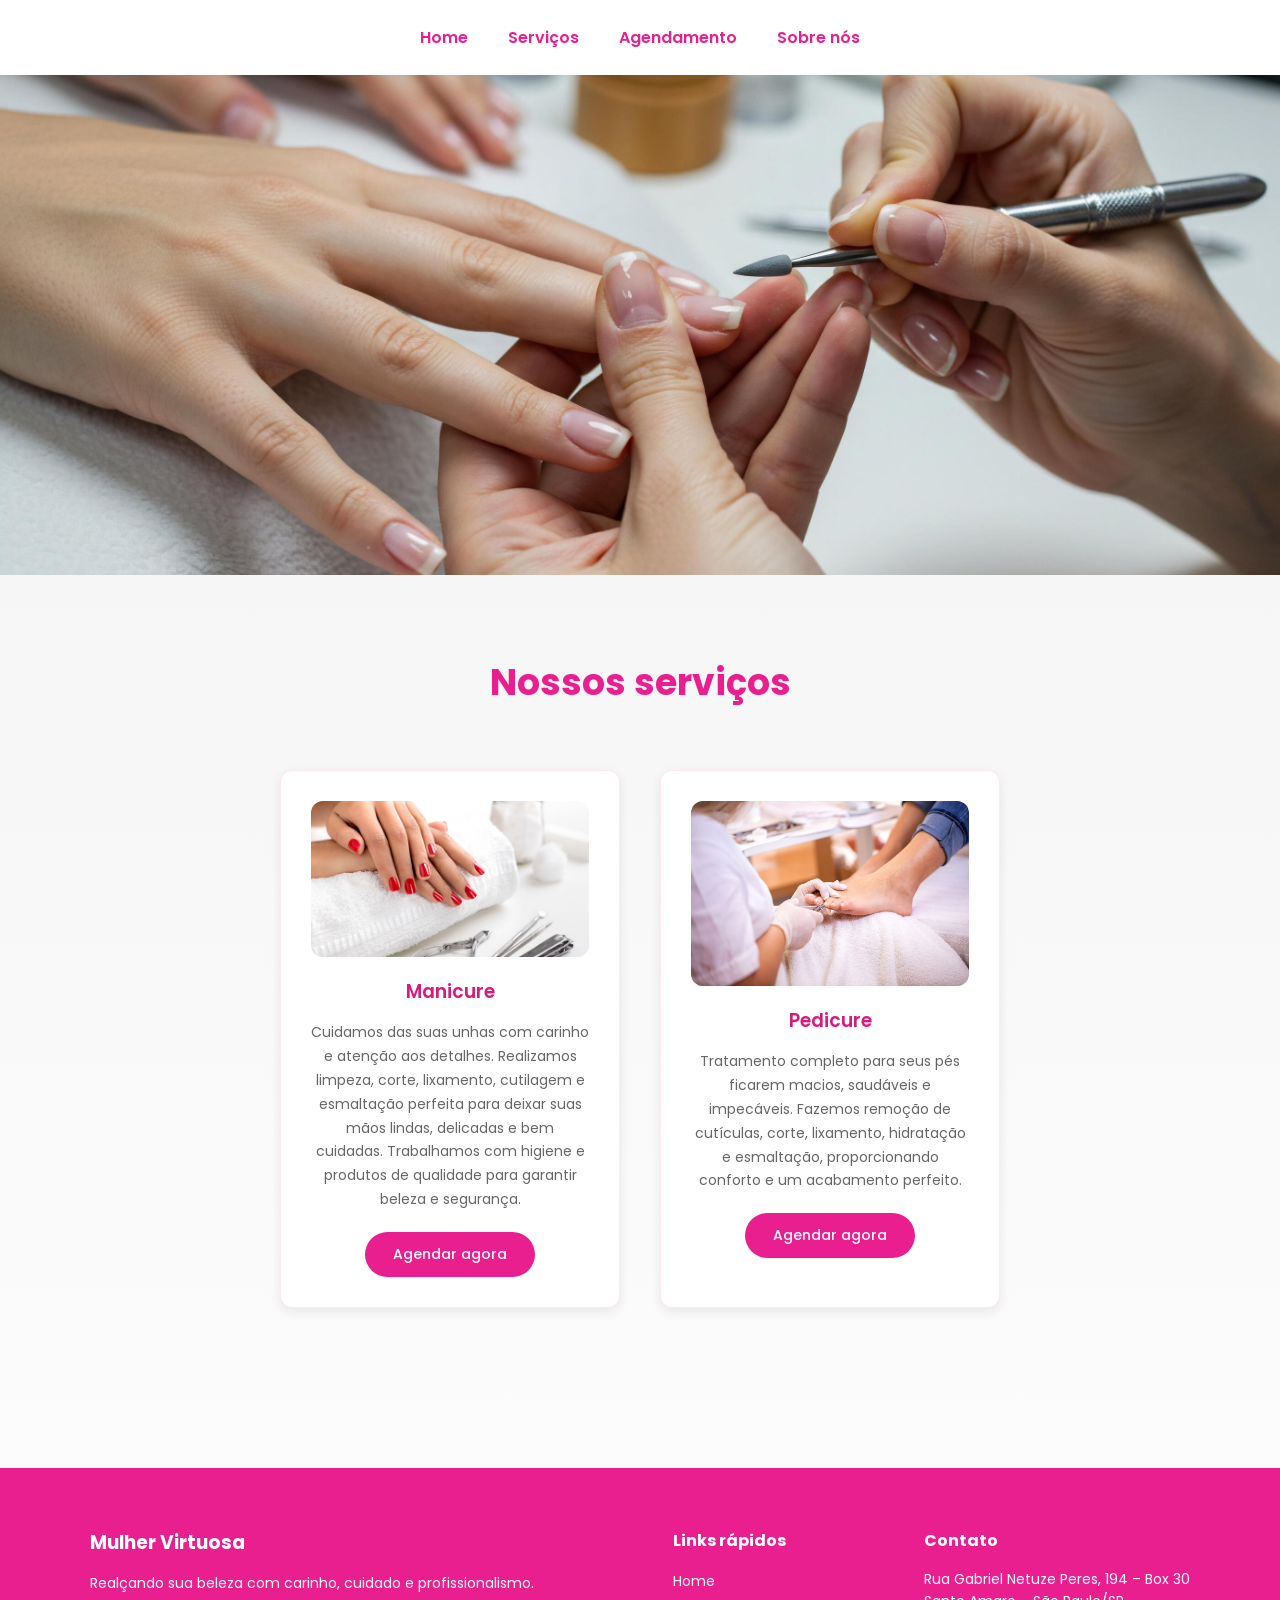
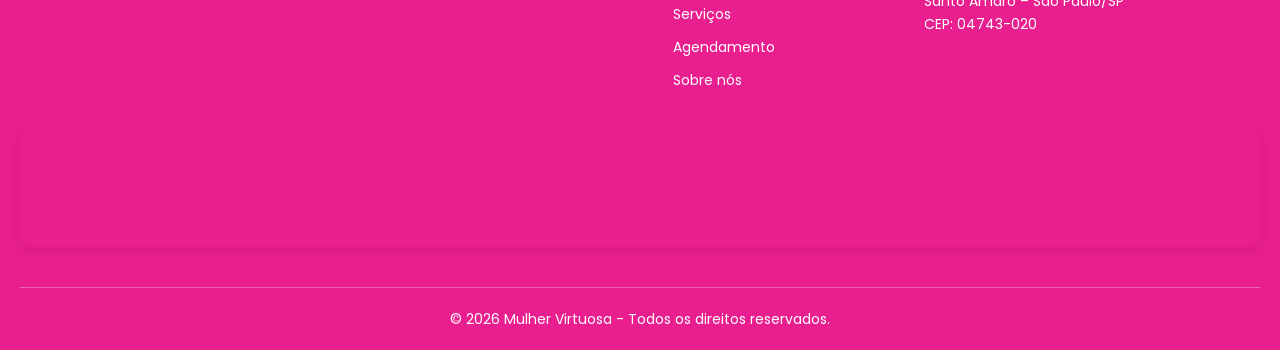
==== html/index.html @ 4e4fc5ba "first commit" ====
<!DOCTYPE html>
<html lang="pt-br">

<head>
    <meta charset="UTF-8">
    <meta name="viewport" content="width=device-width, initial-scale=1.0">
    <title>Mulher Virtuosa</title>
    <link rel="stylesheet" href="../style.css">
    <link href="https://fonts.googleapis.com/css2?family=Poppins:wght@300;400;600&display=swap" rel="stylesheet">
</head>

<body>
    <header>
        <nav>
            <ul>
                <li><a href="index.html">Home</a></li>
                <li><a href="servicos.html">Serviços</a></li>
                <li><a href="agendamento.html">Agendamento</a></li>
                <li><a href="sobre-nos.html">Sobre nós</a></li>
            </ul>
        </nav>
    </header>

    <main>
        <img src="../img/main-img.jpg" alt="Manicure fazendo arte">

        <section class="servicos">
            <h2>Nossos serviços</h2>

            <div class="servicos-container">

                <div class="card">
                    <img src="../img/service-mao.jpg" alt="Manicure">
                    <h3>Manicure</h3>
                    <p>Cuidamos das suas unhas com carinho e atenção aos detalhes. Realizamos limpeza, corte, lixamento,
                        cutilagem e esmaltação perfeita para deixar suas mãos lindas, delicadas e bem cuidadas.
                        Trabalhamos com higiene e produtos de qualidade para garantir beleza e segurança.</p>
                    <a href="agendamento.html" class="btn-agendar">Agendar agora</a>
                </div>

                <div class="card">
                    <img src="../img/service-pe.jpg" alt="Pedicure">
                    <h3>Pedicure</h3>
                    <p>
                        Tratamento completo para seus pés ficarem macios, saudáveis e impecáveis. Fazemos remoção de
                        cutículas, corte, lixamento, hidratação e esmaltação, proporcionando conforto e um acabamento
                        perfeito.
                    </p>
                    <a href="agendamento.html" class="btn-agendar">Agendar agora</a>
                </div>

            </div>
        </section>
    </main>

    <footer class="footer">
        <div class="footer-container">

            <div class="footer-brand">
                <h3>Mulher Virtuosa</h3>
                <p>Realçando sua beleza com carinho, cuidado e profissionalismo.</p>
            </div>

            <div class="footer-links">
                <h4>Links rápidos</h4>
                <ul>
                    <li><a href="index.html">Home</a></li>
                    <li><a href="servicos.html">Serviços</a></li>
                    <li><a href="agendamento.html">Agendamento</a></li>
                    <li><a href="sobre-nos.html">Sobre nós</a></li>
                </ul>
            </div>

            <div class="footer-contato">
                <h4>Contato</h4>
                <p><a href="https://maps.app.goo.gl/maNV1S6E7wdSXcS67" target="_blank">
                        Rua Gabriel Netuze Peres, 194 – Box 30<br>
                        Santo Amaro – São Paulo/SP
                    </a>
                </p>
                <p>CEP: 04743-020</p>
            </div>

        </div>

        <div class="footer-map">
            <iframe
                src="https://www.google.com/maps/embed?pb=!1m18!1m12!1m3!1d5008.168539418369!2d-46.70335006879178!3d-23.652300810440106!2m3!1f0!2f0!3f0!3m2!1i1024!2i768!4f13.1!3m3!1m2!1s0x94ce5056b01c1975%3A0x834b3eef1d054483!2sGaleria%20Shop!5e0!3m2!1spt-BR!2sbr!4v1772168401513!5m2!1spt-BR!2sb"
                width="100%" height="110" style="border:0;" allowfullscreen="" loading="lazy"
                referrerpolicy="no-referrer-when-downgrade">
            </iframe>
        </div>
        <div class="footer-bottom">
            <p>© 2026 Mulher Virtuosa - Todos os direitos reservados.</p>
        </div>
    </footer>
</body>

</html>
---- style.css ----
* {
    margin: 0;
    padding: 0;
    box-sizing: border-box;
}

:root {
    --color-primary: #E91E8F;
    --color-primary-dark: #D81B7B;
    --color-primary-light: #F062A6;
    --color-primary-soft: #F8A1C4;

    --color-white: #FFFFFF;
    --color-background: #F2F2F2;
    --color-text: #333333;
    --color-text-light: #666666;

    --color-success: #28A745;
    --color-error: #DC3545;
    --color-warning: #FFC107;
    --color-info: #17A2B8;

    --shadow-soft: 0 4px 12px rgba(0, 0, 0, 0.08);
    --shadow-medium: 0 6px 18px rgba(0, 0, 0, 0.12);

    --border-radius: 12px;
}

body {
    font-family: 'Poppins', Arial, sans-serif;
    background: linear-gradient(to bottom, var(--color-background), var(--color-white));
    color: var(--color-text);
}

header {
    background: var(--color-white);
    box-shadow: var(--shadow-soft);
}

nav ul {
    display: flex;
    justify-content: center;
    list-style: none;
    padding: 25px 0;
    gap: 40px;
}

nav a {
    text-decoration: none;
    font-weight: 600;
    color: var(--color-primary);
    position: relative;
    transition: 0.3s ease;
}

nav a::after {
    content: "";
    position: absolute;
    left: 0;
    bottom: -6px;
    width: 0%;
    height: 2px;
    background: var(--color-primary);
    transition: 0.3s ease;
}

nav a:hover {
    color: var(--color-primary-dark);
}

nav a:hover::after {
    width: 100%;
}

main img {
    width: 100%;
    max-height: 500px;
    object-fit: cover;
    display: block;
}

.servicos {
    padding: 80px 20px;
    text-align: center;
}

.servicos h2 {
    font-size: 36px;
    color: var(--color-primary);
    margin-bottom: 60px;
    font-weight: 700;
}

.servicos-container {
    display: flex;
    justify-content: center;
    gap: 40px;
    flex-wrap: wrap;
}

.card {
    background: var(--color-white);
    width: 340px;
    padding: 30px;
    border-radius: var(--border-radius);
    box-shadow: var(--shadow-soft);
    border: 1px solid rgba(233, 30, 143, 0.1);
    transition: all 0.4s ease;
}

.card:hover {
    transform: translateY(-12px);
    box-shadow: var(--shadow-medium);
    border: 1px solid var(--color-primary-soft);
}

.card img {
    width: 100%;
    border-radius: var(--border-radius);
    margin-bottom: 20px;
}

.card h3 {
    color: var(--color-primary-dark);
    margin-bottom: 15px;
    font-weight: 600;
}

.card p {
    font-size: 14px;
    color: var(--color-text-light);
    line-height: 1.7;
    margin-bottom: 20px;
}

.btn-agendar {
    display: inline-block;
    padding: 12px 28px;
    background: var(--color-primary);
    color: var(--color-white);
    border-radius: 30px;
    text-decoration: none;
    font-size: 14px;
    font-weight: 500;
    transition: 0.3s ease;
}

.btn-agendar:hover {
    background: var(--color-primary-dark);
    box-shadow: 0 6px 15px rgba(233, 30, 143, 0.35);
}

@media (max-width: 768px) {
    nav ul {
        flex-direction: column;
        gap: 20px;
    }

    .servicos-container {
        flex-direction: column;
        align-items: center;
    }

    .card {
        width: 90%;
    }
}

.footer {
    background: var(--color-primary);
    color: var(--color-white);
    padding: 60px 20px 20px 20px;
    margin-top: 80px;
}

.footer-container {
    display: flex;
    justify-content: space-between;
    flex-wrap: wrap;
    gap: 40px;
    max-width: 1100px;
    margin: auto;
}

.footer h3,
.footer h4 {
    margin-bottom: 15px;
}

.footer p {
    font-size: 14px;
    line-height: 1.6;
}

.footer-links ul {
    list-style: none;
}

.footer-links li {
    margin-bottom: 8px;
}

.footer-links a {
    text-decoration: none;
    color: var(--color-white);
    font-size: 14px;
    transition: 0.3s;
}

.footer-links a:hover {
    color: var(--color-primary-light);
}

.footer-bottom {
    text-align: center;
    margin-top: 40px;
    padding-top: 20px;
    border-top: 1px solid rgba(255, 255, 255, 0.3);
    font-size: 13px;
}

.footer-map {
    margin-top: 30px;
    border-radius: var(--border-radius);
    overflow: hidden;
    box-shadow: var(--shadow-soft);
}

.footer a {
    color: var(--color-white);
    text-decoration: none;
    transition: 0.3s;
}

.footer a:hover {
    color: var(--color-primary-soft);
}
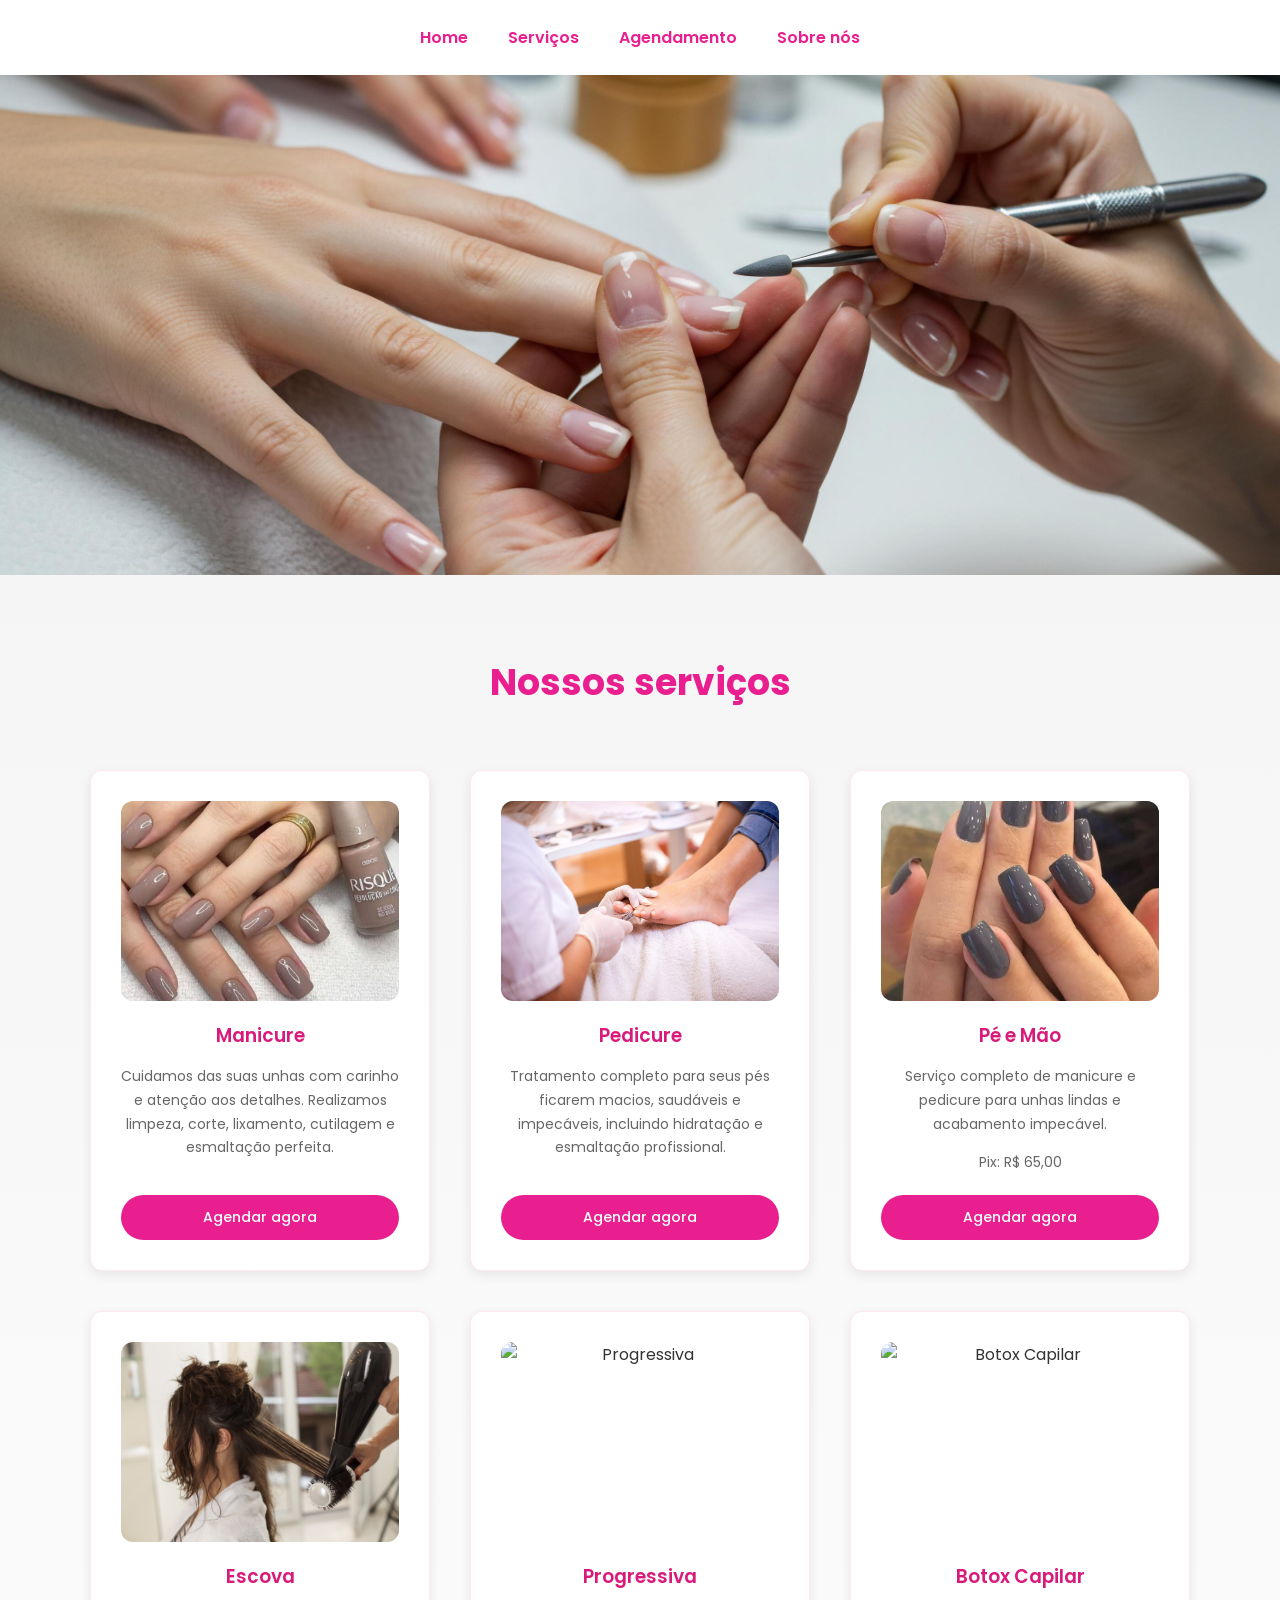
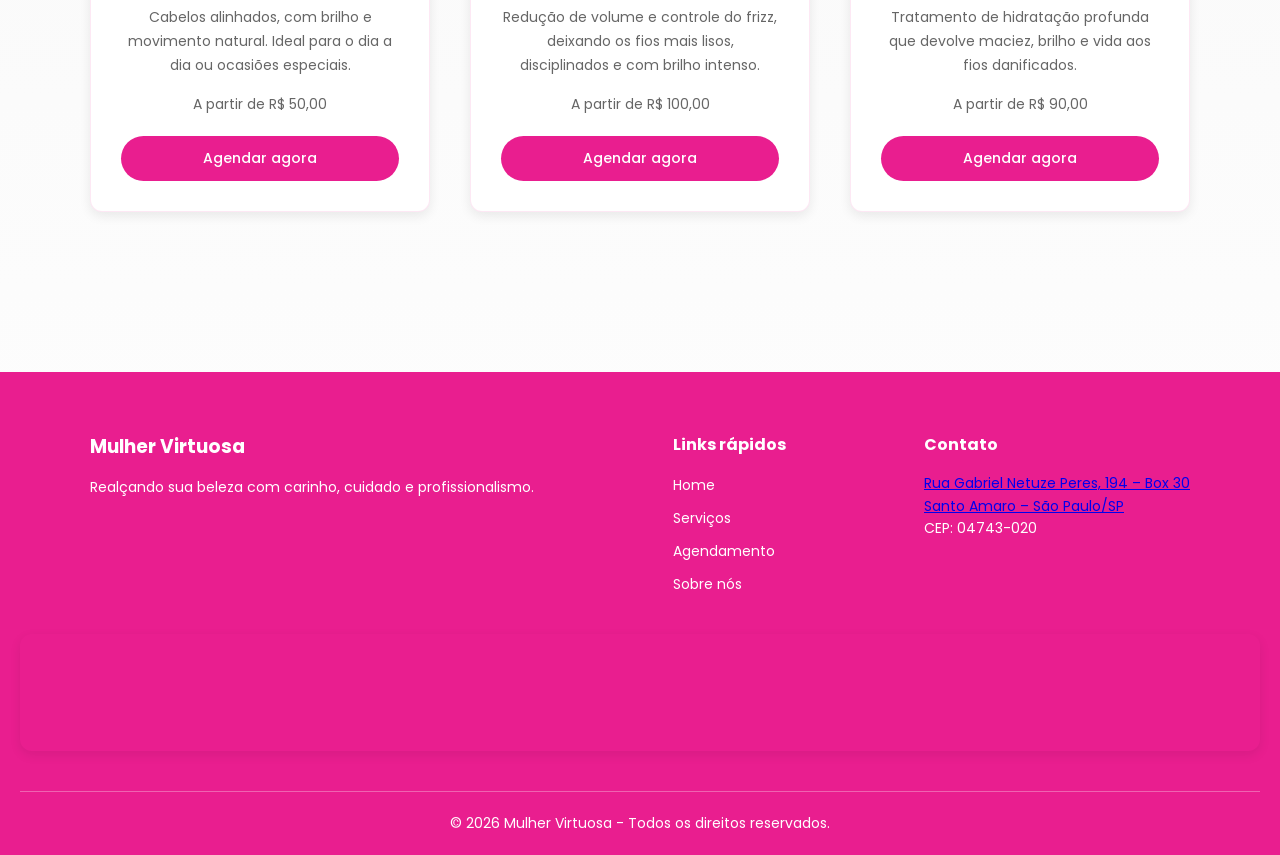
==== commit effcfe51: "alterado css para grid layout" ====
--- a/html/index.html
+++ b/html/index.html
@@ -14,7 +14,7 @@
         <nav>
             <ul>
                 <li><a href="index.html">Home</a></li>
-                <li><a href="servicos.html">Serviços</a></li>
+                <li><a href="#servicos">Serviços</a></li>
                 <li><a href="agendamento.html">Agendamento</a></li>
                 <li><a href="sobre-nos.html">Sobre nós</a></li>
             </ul>
@@ -24,17 +24,18 @@
     <main>
         <img src="../img/main-img.jpg" alt="Manicure fazendo arte">
 
-        <section class="servicos">
+        <section class="servicos" id="servicos">
             <h2>Nossos serviços</h2>
 
             <div class="servicos-container">
 
                 <div class="card">
-                    <img src="../img/service-mao.jpg" alt="Manicure">
+                    <img src="../img/manicure-jpg.jpeg" alt="Manicure">
                     <h3>Manicure</h3>
-                    <p>Cuidamos das suas unhas com carinho e atenção aos detalhes. Realizamos limpeza, corte, lixamento,
-                        cutilagem e esmaltação perfeita para deixar suas mãos lindas, delicadas e bem cuidadas.
-                        Trabalhamos com higiene e produtos de qualidade para garantir beleza e segurança.</p>
+                    <p>
+                        Cuidamos das suas unhas com carinho e atenção aos detalhes. Realizamos limpeza,
+                        corte, lixamento, cutilagem e esmaltação perfeita.
+                    </p>
                     <a href="agendamento.html" class="btn-agendar">Agendar agora</a>
                 </div>
 
@@ -42,10 +43,53 @@
                     <img src="../img/service-pe.jpg" alt="Pedicure">
                     <h3>Pedicure</h3>
                     <p>
-                        Tratamento completo para seus pés ficarem macios, saudáveis e impecáveis. Fazemos remoção de
-                        cutículas, corte, lixamento, hidratação e esmaltação, proporcionando conforto e um acabamento
-                        perfeito.
+                        Tratamento completo para seus pés ficarem macios, saudáveis e impecáveis,
+                        incluindo hidratação e esmaltação profissional.
                     </p>
+                    <a href="agendamento.html" class="btn-agendar">Agendar agora</a>
+                </div>
+
+                <div class="card">
+                    <img src="../img/manicure-pedicure.jpeg" alt="Pé e mão">
+                    <h3>Pé e Mão</h3>
+                    <p>
+                        Serviço completo de manicure e pedicure para unhas lindas e acabamento
+                        impecável.
+                    </p>
+                    <p>Pix: R$ 65,00</p>
+                    <a href="agendamento.html" class="btn-agendar">Agendar agora</a>
+                </div>
+
+                <div class="card">
+                    <img src="../img/escova.jpg" alt="Escova">
+                    <h3>Escova</h3>
+                    <p>
+                        Cabelos alinhados, com brilho e movimento natural. Ideal para o dia a dia
+                        ou ocasiões especiais.
+                    </p>
+                    <p>A partir de R$ 50,00</p>
+                    <a href="agendamento.html" class="btn-agendar">Agendar agora</a>
+                </div>
+
+                <div class="card">
+                    <img src="../img/progressiva.jpg" alt="Progressiva">
+                    <h3>Progressiva</h3>
+                    <p>
+                        Redução de volume e controle do frizz, deixando os fios mais lisos,
+                        disciplinados e com brilho intenso.
+                    </p>
+                    <p>A partir de R$ 100,00</p>
+                    <a href="agendamento.html" class="btn-agendar">Agendar agora</a>
+                </div>
+
+                <div class="card">
+                    <img src="../img/botox.jpg" alt="Botox Capilar">
+                    <h3>Botox Capilar</h3>
+                    <p>
+                        Tratamento de hidratação profunda que devolve maciez, brilho e vida
+                        aos fios danificados.
+                    </p>
+                    <p>A partir de R$ 90,00</p>
                     <a href="agendamento.html" class="btn-agendar">Agendar agora</a>
                 </div>
 
@@ -65,7 +109,7 @@
                 <h4>Links rápidos</h4>
                 <ul>
                     <li><a href="index.html">Home</a></li>
-                    <li><a href="servicos.html">Serviços</a></li>
+                    <li><a href="#servicos">Serviços</a></li>
                     <li><a href="agendamento.html">Agendamento</a></li>
                     <li><a href="sobre-nos.html">Sobre nós</a></li>
                 </ul>
--- a/style.css
+++ b/style.css
@@ -1,4 +1,3 @@
-
 * {
     margin: 0;
     padding: 0;
@@ -15,11 +14,6 @@
     --color-background: #F2F2F2;
     --color-text: #333333;
     --color-text-light: #666666;
-
-    --color-success: #28A745;
-    --color-error: #DC3545;
-    --color-warning: #FFC107;
-    --color-info: #17A2B8;
 
     --shadow-soft: 0 4px 12px rgba(0, 0, 0, 0.08);
     --shadow-medium: 0 6px 18px rgba(0, 0, 0, 0.12);
@@ -80,6 +74,8 @@
     display: block;
 }
 
+/* ================= SERVIÇOS ================= */
+
 .servicos {
     padding: 80px 20px;
     text-align: center;
@@ -93,20 +89,25 @@
 }
 
 .servicos-container {
-    display: flex;
-    justify-content: center;
+    display: grid;
+    grid-template-columns: repeat(3, 1fr);
     gap: 40px;
-    flex-wrap: wrap;
+    max-width: 1100px;
+    margin: 0 auto;
+    align-items: stretch; /* força mesma altura */
 }
 
 .card {
     background: var(--color-white);
-    width: 340px;
     padding: 30px;
     border-radius: var(--border-radius);
     box-shadow: var(--shadow-soft);
     border: 1px solid rgba(233, 30, 143, 0.1);
     transition: all 0.4s ease;
+
+    display: flex;
+    flex-direction: column;
+    height: 100%; /* garante altura igual */
 }
 
 .card:hover {
@@ -117,6 +118,8 @@
 
 .card img {
     width: 100%;
+    height: 200px;
+    object-fit: cover;
     border-radius: var(--border-radius);
     margin-bottom: 20px;
 }
@@ -131,6 +134,10 @@
     font-size: 14px;
     color: var(--color-text-light);
     line-height: 1.7;
+    margin-bottom: 15px;
+}
+
+.card p:last-of-type {
     margin-bottom: 20px;
 }
 
@@ -144,6 +151,7 @@
     font-size: 14px;
     font-weight: 500;
     transition: 0.3s ease;
+    margin-top: auto; /* botão sempre embaixo */
 }
 
 .btn-agendar:hover {
@@ -151,21 +159,26 @@
     box-shadow: 0 6px 15px rgba(233, 30, 143, 0.35);
 }
 
-@media (max-width: 768px) {
+/* ================= RESPONSIVO ================= */
+
+@media (max-width: 992px) {
+    .servicos-container {
+        grid-template-columns: repeat(2, 1fr);
+    }
+}
+
+@media (max-width: 600px) {
+    .servicos-container {
+        grid-template-columns: 1fr;
+    }
+
     nav ul {
         flex-direction: column;
         gap: 20px;
     }
-
-    .servicos-container {
-        flex-direction: column;
-        align-items: center;
-    }
-
-    .card {
-        width: 90%;
-    }
-}
+}
+
+/* ================= FOOTER ================= */
 
 .footer {
     background: var(--color-primary);
@@ -205,11 +218,6 @@
     text-decoration: none;
     color: var(--color-white);
     font-size: 14px;
-    transition: 0.3s;
-}
-
-.footer-links a:hover {
-    color: var(--color-primary-light);
 }
 
 .footer-bottom {
@@ -225,14 +233,4 @@
     border-radius: var(--border-radius);
     overflow: hidden;
     box-shadow: var(--shadow-soft);
-}
-
-.footer a {
-    color: var(--color-white);
-    text-decoration: none;
-    transition: 0.3s;
-}
-
-.footer a:hover {
-    color: var(--color-primary-soft);
 }
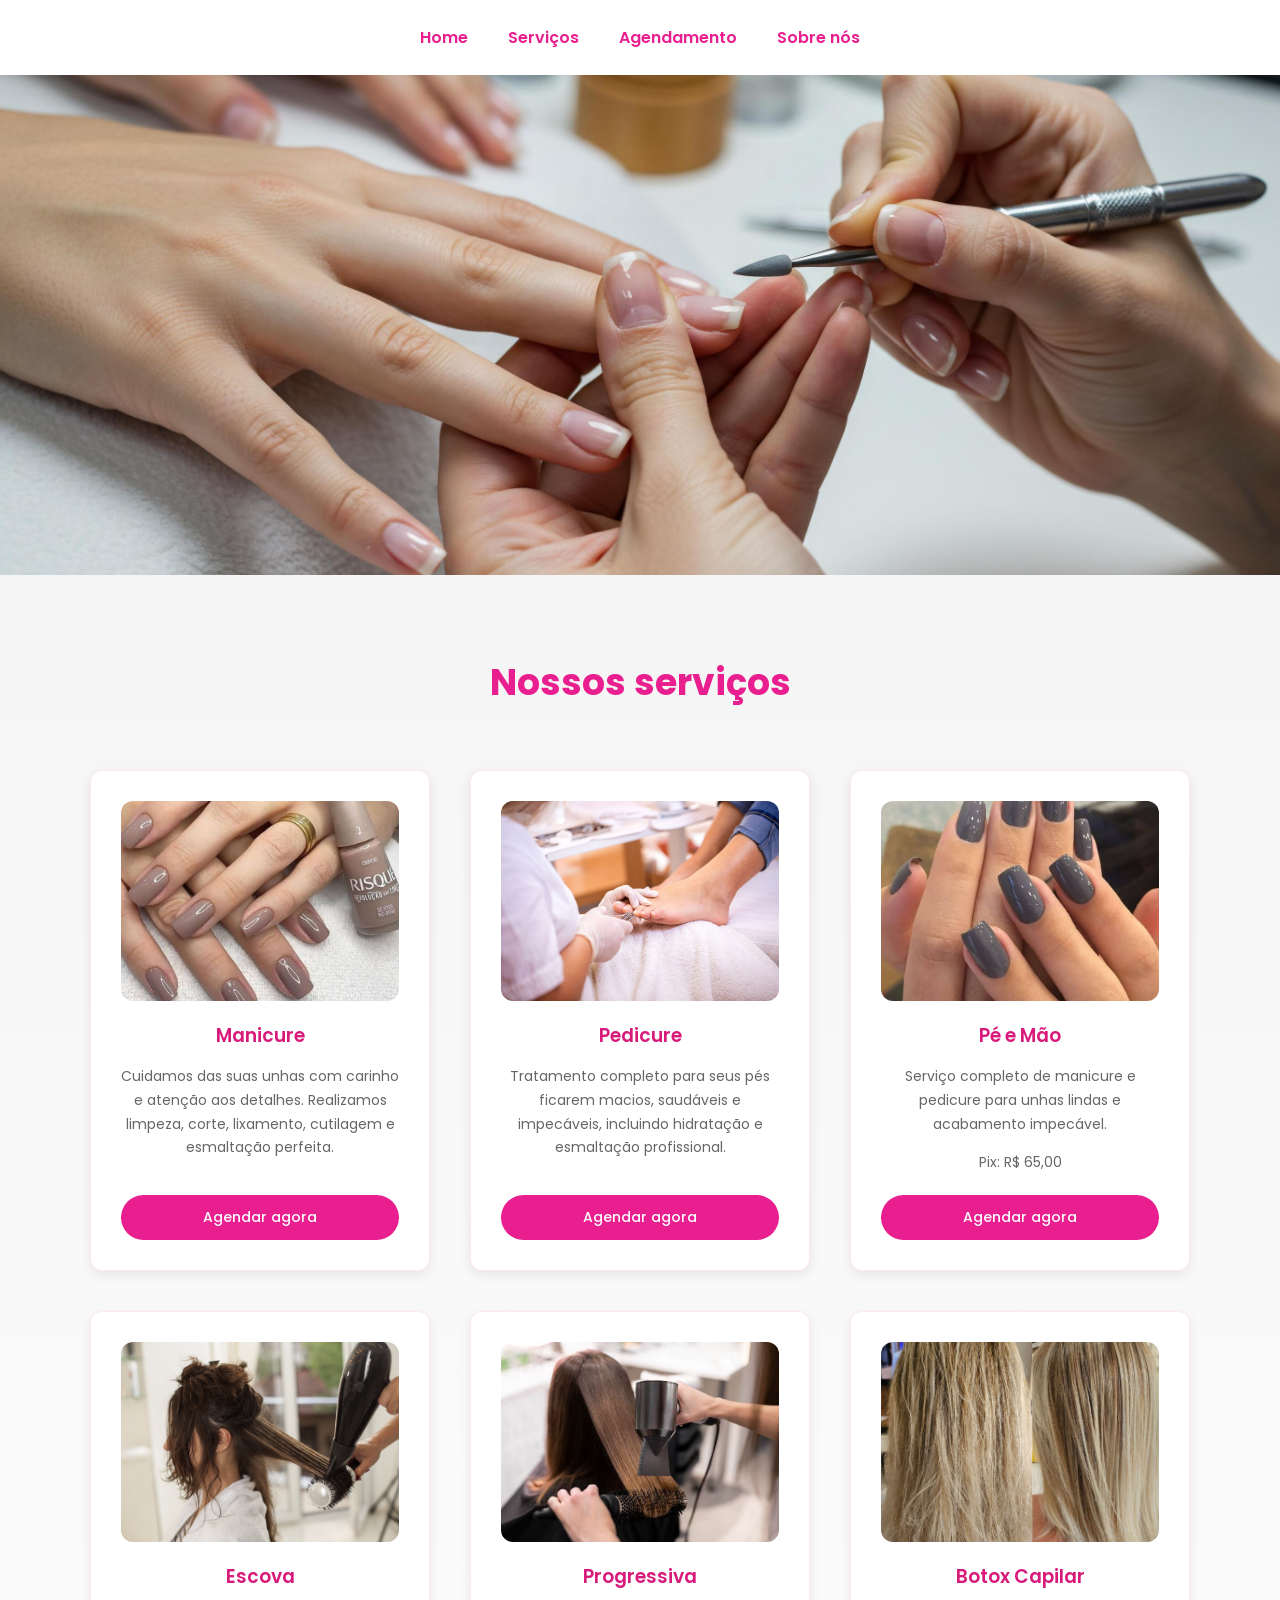
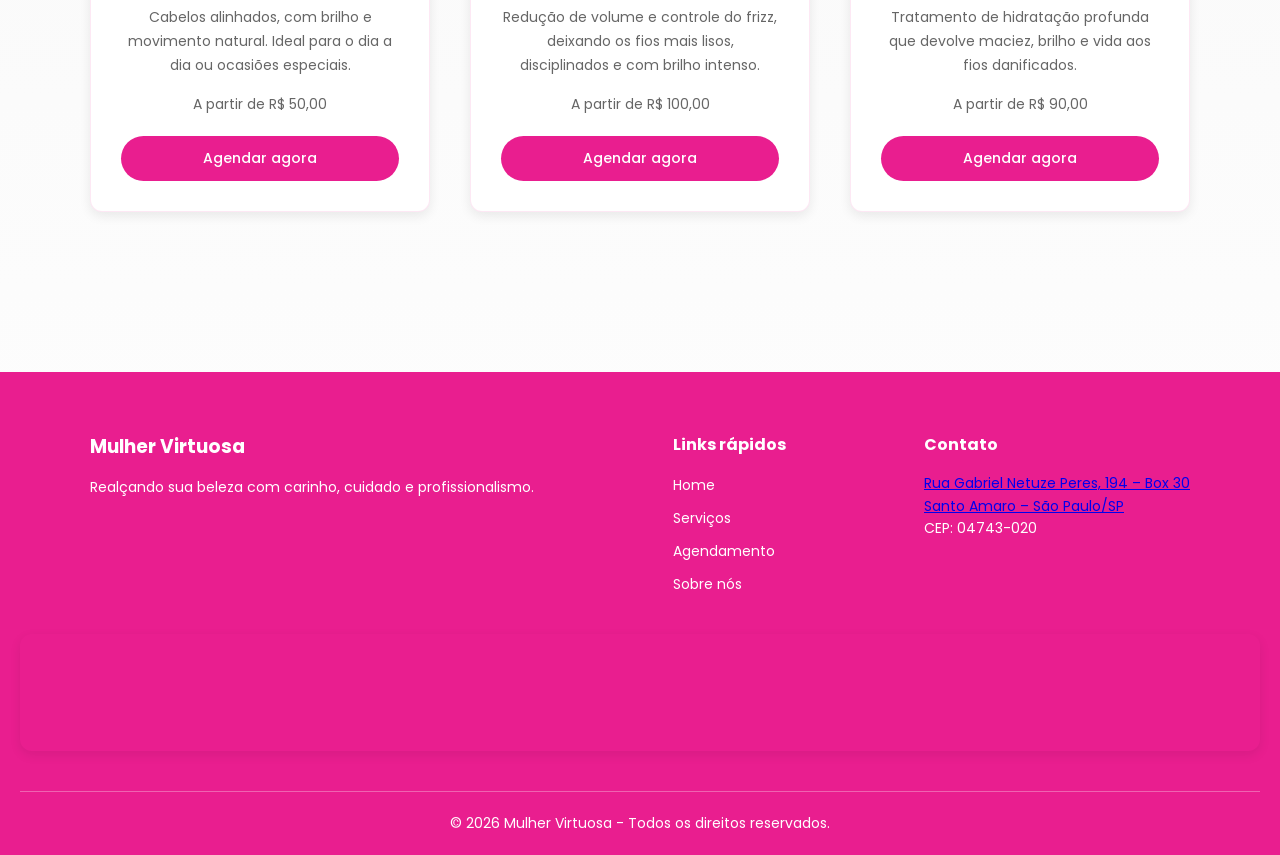
==== commit 5a00b75d: "criada a funcao fetch no js para receber o cadastro do usuario posteriormente no spring" ====
--- a/html/index.html
+++ b/html/index.html
@@ -5,7 +5,7 @@
     <meta charset="UTF-8">
     <meta name="viewport" content="width=device-width, initial-scale=1.0">
     <title>Mulher Virtuosa</title>
-    <link rel="stylesheet" href="../style.css">
+    <link rel="stylesheet" href="../styles/style.css">
     <link href="https://fonts.googleapis.com/css2?family=Poppins:wght@300;400;600&display=swap" rel="stylesheet">
 </head>
 
--- a/styles/style.css
+++ b/styles/style.css
@@ -0,0 +1,236 @@
+* {
+    margin: 0;
+    padding: 0;
+    box-sizing: border-box;
+}
+
+:root {
+    --color-primary: #E91E8F;
+    --color-primary-dark: #D81B7B;
+    --color-primary-light: #F062A6;
+    --color-primary-soft: #F8A1C4;
+
+    --color-white: #FFFFFF;
+    --color-background: #F2F2F2;
+    --color-text: #333333;
+    --color-text-light: #666666;
+
+    --shadow-soft: 0 4px 12px rgba(0, 0, 0, 0.08);
+    --shadow-medium: 0 6px 18px rgba(0, 0, 0, 0.12);
+
+    --border-radius: 12px;
+}
+
+body {
+    font-family: 'Poppins', Arial, sans-serif;
+    background: linear-gradient(to bottom, var(--color-background), var(--color-white));
+    color: var(--color-text);
+}
+
+header {
+    background: var(--color-white);
+    box-shadow: var(--shadow-soft);
+}
+
+nav ul {
+    display: flex;
+    justify-content: center;
+    list-style: none;
+    padding: 25px 0;
+    gap: 40px;
+}
+
+nav a {
+    text-decoration: none;
+    font-weight: 600;
+    color: var(--color-primary);
+    position: relative;
+    transition: 0.3s ease;
+}
+
+nav a::after {
+    content: "";
+    position: absolute;
+    left: 0;
+    bottom: -6px;
+    width: 0%;
+    height: 2px;
+    background: var(--color-primary);
+    transition: 0.3s ease;
+}
+
+nav a:hover {
+    color: var(--color-primary-dark);
+}
+
+nav a:hover::after {
+    width: 100%;
+}
+
+main img {
+    width: 100%;
+    max-height: 500px;
+    object-fit: cover;
+    display: block;
+}
+
+/* ================= SERVIÇOS ================= */
+
+.servicos {
+    padding: 80px 20px;
+    text-align: center;
+}
+
+.servicos h2 {
+    font-size: 36px;
+    color: var(--color-primary);
+    margin-bottom: 60px;
+    font-weight: 700;
+}
+
+.servicos-container {
+    display: grid;
+    grid-template-columns: repeat(3, 1fr);
+    gap: 40px;
+    max-width: 1100px;
+    margin: 0 auto;
+    align-items: stretch; /* força mesma altura */
+}
+
+.card {
+    background: var(--color-white);
+    padding: 30px;
+    border-radius: var(--border-radius);
+    box-shadow: var(--shadow-soft);
+    border: 1px solid rgba(233, 30, 143, 0.1);
+    transition: all 0.4s ease;
+
+    display: flex;
+    flex-direction: column;
+    height: 100%; /* garante altura igual */
+}
+
+.card:hover {
+    transform: translateY(-12px);
+    box-shadow: var(--shadow-medium);
+    border: 1px solid var(--color-primary-soft);
+}
+
+.card img {
+    width: 100%;
+    height: 200px;
+    object-fit: cover;
+    border-radius: var(--border-radius);
+    margin-bottom: 20px;
+}
+
+.card h3 {
+    color: var(--color-primary-dark);
+    margin-bottom: 15px;
+    font-weight: 600;
+}
+
+.card p {
+    font-size: 14px;
+    color: var(--color-text-light);
+    line-height: 1.7;
+    margin-bottom: 15px;
+}
+
+.card p:last-of-type {
+    margin-bottom: 20px;
+}
+
+.btn-agendar {
+    display: inline-block;
+    padding: 12px 28px;
+    background: var(--color-primary);
+    color: var(--color-white);
+    border-radius: 30px;
+    text-decoration: none;
+    font-size: 14px;
+    font-weight: 500;
+    transition: 0.3s ease;
+    margin-top: auto; /* botão sempre embaixo */
+}
+
+.btn-agendar:hover {
+    background: var(--color-primary-dark);
+    box-shadow: 0 6px 15px rgba(233, 30, 143, 0.35);
+}
+
+/* ================= RESPONSIVO ================= */
+
+@media (max-width: 992px) {
+    .servicos-container {
+        grid-template-columns: repeat(2, 1fr);
+    }
+}
+
+@media (max-width: 600px) {
+    .servicos-container {
+        grid-template-columns: 1fr;
+    }
+
+    nav ul {
+        flex-direction: column;
+        gap: 20px;
+    }
+}
+
+/* ================= FOOTER ================= */
+
+.footer {
+    background: var(--color-primary);
+    color: var(--color-white);
+    padding: 60px 20px 20px 20px;
+    margin-top: 80px;
+}
+
+.footer-container {
+    display: flex;
+    justify-content: space-between;
+    flex-wrap: wrap;
+    gap: 40px;
+    max-width: 1100px;
+    margin: auto;
+}
+
+.footer h3,
+.footer h4 {
+    margin-bottom: 15px;
+}
+
+.footer p {
+    font-size: 14px;
+    line-height: 1.6;
+}
+
+.footer-links ul {
+    list-style: none;
+}
+
+.footer-links li {
+    margin-bottom: 8px;
+}
+
+.footer-links a {
+    text-decoration: none;
+    color: var(--color-white);
+    font-size: 14px;
+}
+
+.footer-bottom {
+    text-align: center;
+    margin-top: 40px;
+    padding-top: 20px;
+    border-top: 1px solid rgba(255, 255, 255, 0.3);
+    font-size: 13px;
+}
+
+.footer-map {
+    margin-top: 30px;
+    border-radius: var(--border-radius);
+    overflow: hidden;
+    box-shadow: var(--shadow-soft);
+}
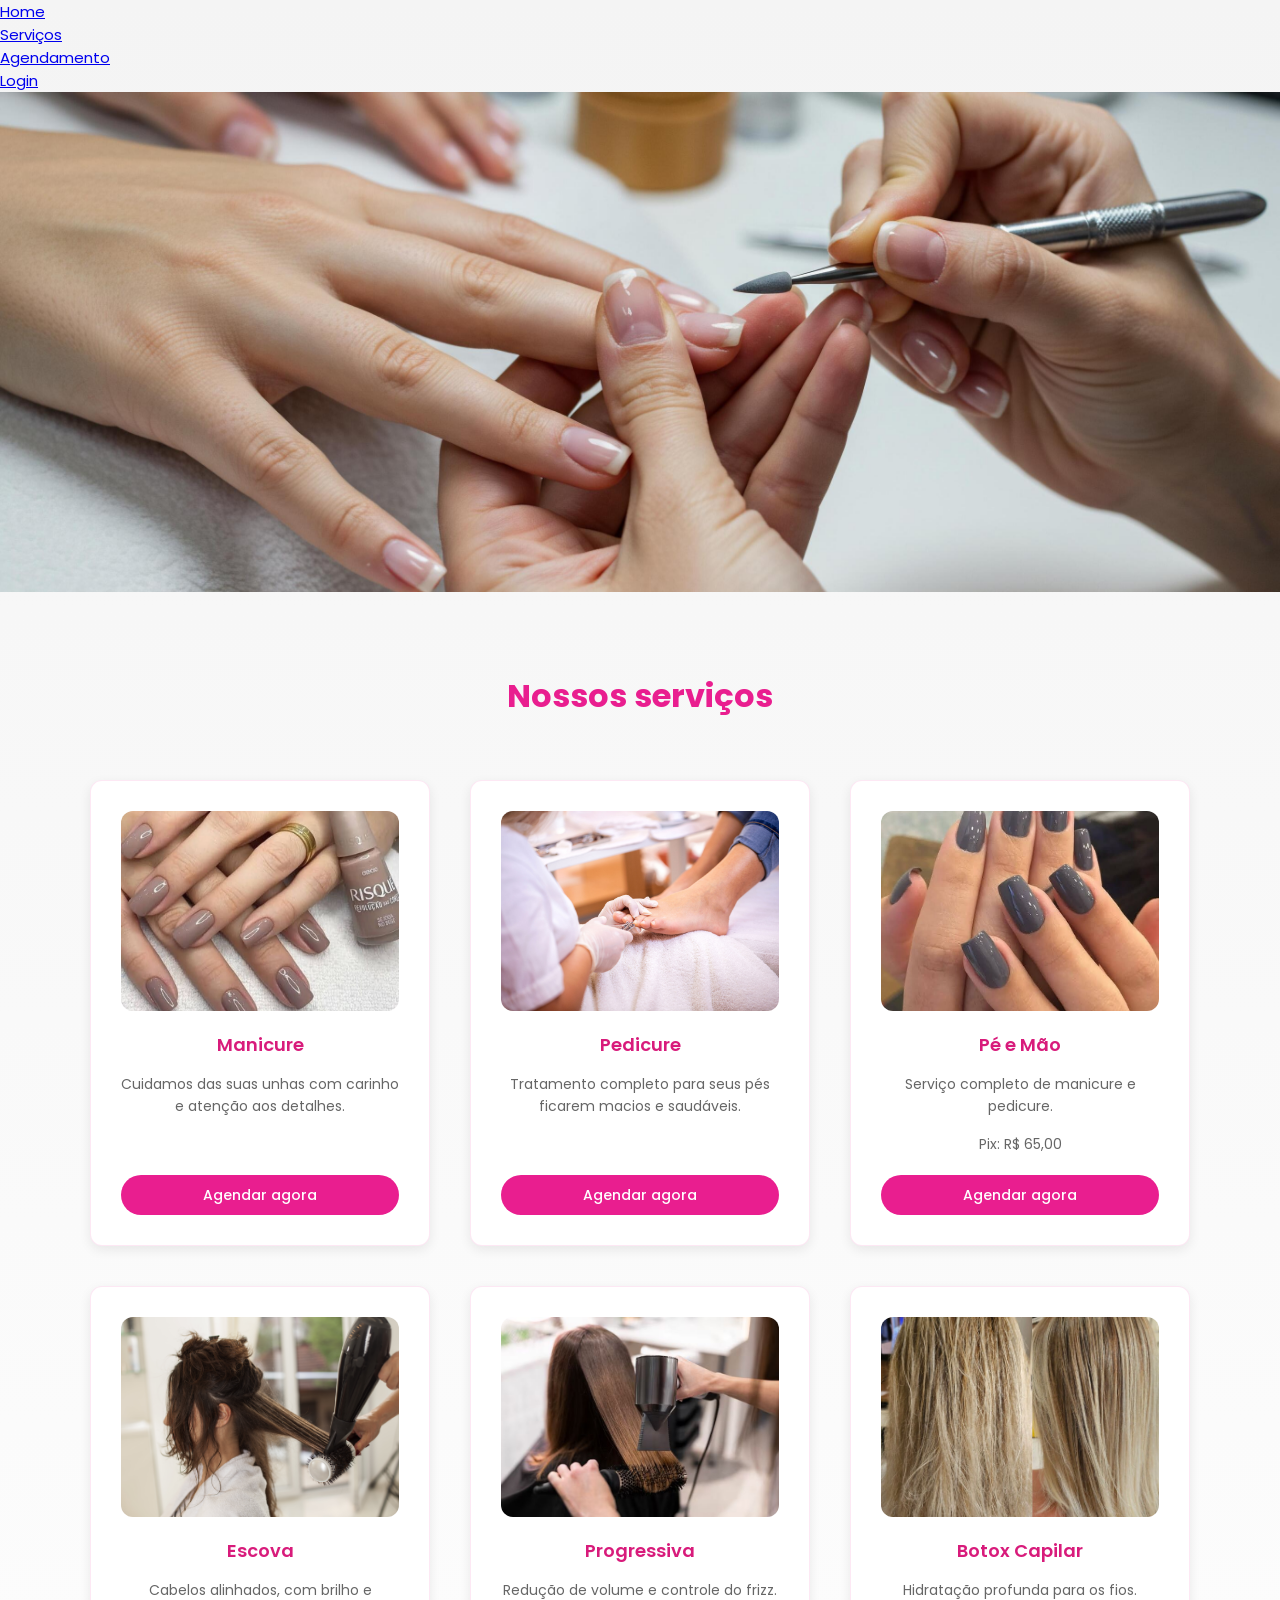
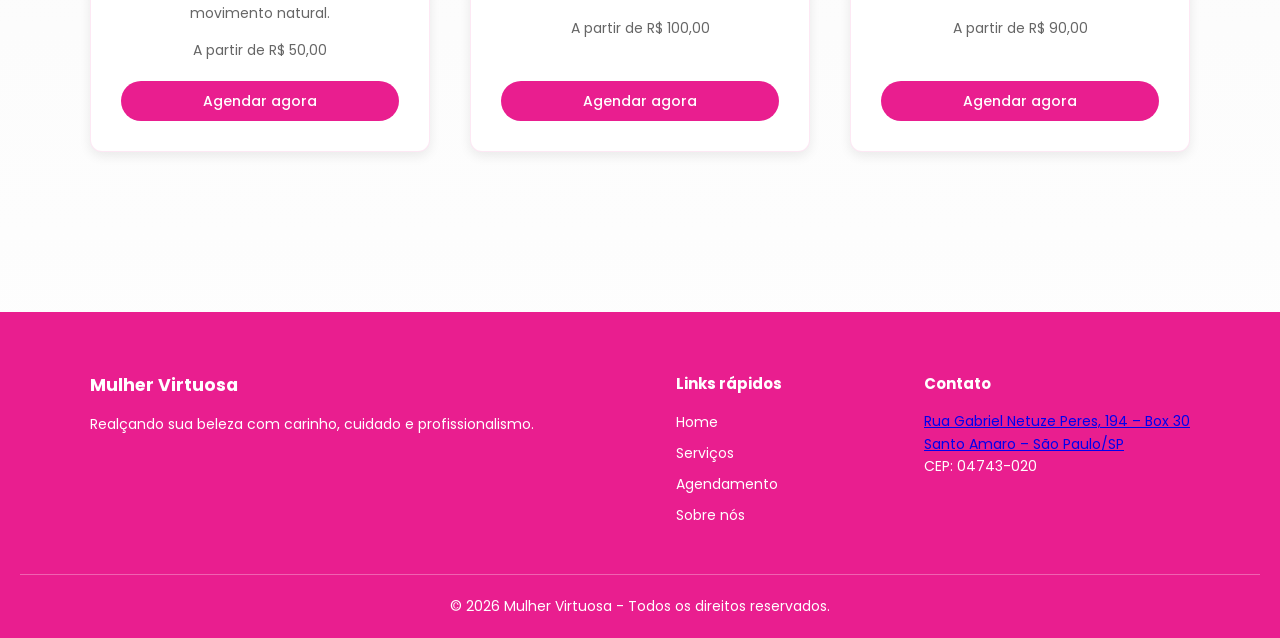
==== commit 606bcbe1: "alterações em massa" ====
--- a/html/index.html
+++ b/html/index.html
@@ -6,17 +6,19 @@
     <meta name="viewport" content="width=device-width, initial-scale=1.0">
     <title>Mulher Virtuosa</title>
     <link rel="stylesheet" href="../styles/style.css">
+    <link rel="stylesheet" href="../styles/menu.css">
+
     <link href="https://fonts.googleapis.com/css2?family=Poppins:wght@300;400;600&display=swap" rel="stylesheet">
 </head>
 
 <body>
     <header>
         <nav>
-            <ul>
+            <ul id="menu">
                 <li><a href="index.html">Home</a></li>
                 <li><a href="#servicos">Serviços</a></li>
                 <li><a href="agendamento.html">Agendamento</a></li>
-                <li><a href="sobre-nos.html">Sobre nós</a></li>
+                <li id="menu-login"><a href="login.html">Login</a></li>
             </ul>
         </nav>
     </header>
@@ -32,65 +34,47 @@
                 <div class="card">
                     <img src="../img/manicure-jpg.jpeg" alt="Manicure">
                     <h3>Manicure</h3>
-                    <p>
-                        Cuidamos das suas unhas com carinho e atenção aos detalhes. Realizamos limpeza,
-                        corte, lixamento, cutilagem e esmaltação perfeita.
-                    </p>
-                    <a href="agendamento.html" class="btn-agendar">Agendar agora</a>
+                    <p>Cuidamos das suas unhas com carinho e atenção aos detalhes.</p>
+                    <a href="agendamento.html?servico=Manicure&valor=40" class="btn-agendar">Agendar agora</a>
                 </div>
 
                 <div class="card">
                     <img src="../img/service-pe.jpg" alt="Pedicure">
                     <h3>Pedicure</h3>
-                    <p>
-                        Tratamento completo para seus pés ficarem macios, saudáveis e impecáveis,
-                        incluindo hidratação e esmaltação profissional.
-                    </p>
-                    <a href="agendamento.html" class="btn-agendar">Agendar agora</a>
+                    <p>Tratamento completo para seus pés ficarem macios e saudáveis.</p>
+                    <a href="agendamento.html?servico=Pedicure&valor=50" class="btn-agendar">Agendar agora</a>
                 </div>
 
                 <div class="card">
                     <img src="../img/manicure-pedicure.jpeg" alt="Pé e mão">
                     <h3>Pé e Mão</h3>
-                    <p>
-                        Serviço completo de manicure e pedicure para unhas lindas e acabamento
-                        impecável.
-                    </p>
+                    <p>Serviço completo de manicure e pedicure.</p>
                     <p>Pix: R$ 65,00</p>
-                    <a href="agendamento.html" class="btn-agendar">Agendar agora</a>
+                    <a href="agendamento.html?servico=Pe%20e%20Mao&valor=65" class="btn-agendar">Agendar agora</a>
                 </div>
 
                 <div class="card">
                     <img src="../img/escova.jpg" alt="Escova">
                     <h3>Escova</h3>
-                    <p>
-                        Cabelos alinhados, com brilho e movimento natural. Ideal para o dia a dia
-                        ou ocasiões especiais.
-                    </p>
+                    <p>Cabelos alinhados, com brilho e movimento natural.</p>
                     <p>A partir de R$ 50,00</p>
-                    <a href="agendamento.html" class="btn-agendar">Agendar agora</a>
+                    <a href="agendamento.html?servico=Escova&valor=50" class="btn-agendar">Agendar agora</a>
                 </div>
 
                 <div class="card">
                     <img src="../img/progressiva.jpg" alt="Progressiva">
                     <h3>Progressiva</h3>
-                    <p>
-                        Redução de volume e controle do frizz, deixando os fios mais lisos,
-                        disciplinados e com brilho intenso.
-                    </p>
+                    <p>Redução de volume e controle do frizz.</p>
                     <p>A partir de R$ 100,00</p>
-                    <a href="agendamento.html" class="btn-agendar">Agendar agora</a>
+                    <a href="agendamento.html?servico=Progressiva&valor=100" class="btn-agendar">Agendar agora</a>
                 </div>
 
                 <div class="card">
                     <img src="../img/botox.jpg" alt="Botox Capilar">
                     <h3>Botox Capilar</h3>
-                    <p>
-                        Tratamento de hidratação profunda que devolve maciez, brilho e vida
-                        aos fios danificados.
-                    </p>
+                    <p>Hidratação profunda para os fios.</p>
                     <p>A partir de R$ 90,00</p>
-                    <a href="agendamento.html" class="btn-agendar">Agendar agora</a>
+                    <a href="agendamento.html?servico=Botox&valor=90" class="btn-agendar">Agendar agora</a>
                 </div>
 
             </div>
@@ -99,7 +83,6 @@
 
     <footer class="footer">
         <div class="footer-container">
-
             <div class="footer-brand">
                 <h3>Mulher Virtuosa</h3>
                 <p>Realçando sua beleza com carinho, cuidado e profissionalismo.</p>
@@ -117,27 +100,23 @@
 
             <div class="footer-contato">
                 <h4>Contato</h4>
-                <p><a href="https://maps.app.goo.gl/maNV1S6E7wdSXcS67" target="_blank">
+                <p>
+                    <a href="https://maps.app.goo.gl/maNV1S6E7wdSXcS67" target="_blank">
                         Rua Gabriel Netuze Peres, 194 – Box 30<br>
                         Santo Amaro – São Paulo/SP
                     </a>
                 </p>
                 <p>CEP: 04743-020</p>
             </div>
-
         </div>
 
-        <div class="footer-map">
-            <iframe
-                src="https://www.google.com/maps/embed?pb=!1m18!1m12!1m3!1d5008.168539418369!2d-46.70335006879178!3d-23.652300810440106!2m3!1f0!2f0!3f0!3m2!1i1024!2i768!4f13.1!3m3!1m2!1s0x94ce5056b01c1975%3A0x834b3eef1d054483!2sGaleria%20Shop!5e0!3m2!1spt-BR!2sbr!4v1772168401513!5m2!1spt-BR!2sb"
-                width="100%" height="110" style="border:0;" allowfullscreen="" loading="lazy"
-                referrerpolicy="no-referrer-when-downgrade">
-            </iframe>
-        </div>
         <div class="footer-bottom">
             <p>© 2026 Mulher Virtuosa - Todos os direitos reservados.</p>
         </div>
     </footer>
+
+    <script src="../script.js"></script>
+
 </body>
 
 </html>
--- a/styles/style.css
+++ b/styles/style.css
@@ -11,7 +11,8 @@
     --color-primary-soft: #F8A1C4;
 
     --color-white: #FFFFFF;
-    --color-background: #F2F2F2;
+    --color-background: #F4F4F4;
+
     --color-text: #333333;
     --color-text-light: #666666;
 
@@ -19,52 +20,17 @@
     --shadow-medium: 0 6px 18px rgba(0, 0, 0, 0.12);
 
     --border-radius: 12px;
+
+    --font-size-base: 15px;
+    --font-size-small: 14px;
+    --font-size-title: 32px;
 }
 
 body {
     font-family: 'Poppins', Arial, sans-serif;
     background: linear-gradient(to bottom, var(--color-background), var(--color-white));
     color: var(--color-text);
-}
-
-header {
-    background: var(--color-white);
-    box-shadow: var(--shadow-soft);
-}
-
-nav ul {
-    display: flex;
-    justify-content: center;
-    list-style: none;
-    padding: 25px 0;
-    gap: 40px;
-}
-
-nav a {
-    text-decoration: none;
-    font-weight: 600;
-    color: var(--color-primary);
-    position: relative;
-    transition: 0.3s ease;
-}
-
-nav a::after {
-    content: "";
-    position: absolute;
-    left: 0;
-    bottom: -6px;
-    width: 0%;
-    height: 2px;
-    background: var(--color-primary);
-    transition: 0.3s ease;
-}
-
-nav a:hover {
-    color: var(--color-primary-dark);
-}
-
-nav a:hover::after {
-    width: 100%;
+    font-size: var(--font-size-base);
 }
 
 main img {
@@ -74,15 +40,13 @@
     display: block;
 }
 
-/* ================= SERVIÇOS ================= */
-
 .servicos {
     padding: 80px 20px;
     text-align: center;
 }
 
 .servicos h2 {
-    font-size: 36px;
+    font-size: var(--font-size-title);
     color: var(--color-primary);
     margin-bottom: 60px;
     font-weight: 700;
@@ -94,7 +58,7 @@
     gap: 40px;
     max-width: 1100px;
     margin: 0 auto;
-    align-items: stretch; /* força mesma altura */
+    align-items: stretch;
 }
 
 .card {
@@ -104,14 +68,13 @@
     box-shadow: var(--shadow-soft);
     border: 1px solid rgba(233, 30, 143, 0.1);
     transition: all 0.4s ease;
-
     display: flex;
     flex-direction: column;
-    height: 100%; /* garante altura igual */
+    height: 100%;
 }
 
 .card:hover {
-    transform: translateY(-12px);
+    transform: translateY(-10px);
     box-shadow: var(--shadow-medium);
     border: 1px solid var(--color-primary-soft);
 }
@@ -128,12 +91,13 @@
     color: var(--color-primary-dark);
     margin-bottom: 15px;
     font-weight: 600;
+    font-size: 18px;
 }
 
 .card p {
-    font-size: 14px;
+    font-size: var(--font-size-small);
     color: var(--color-text-light);
-    line-height: 1.7;
+    line-height: 1.6;
     margin-bottom: 15px;
 }
 
@@ -142,24 +106,25 @@
 }
 
 .btn-agendar {
-    display: inline-block;
-    padding: 12px 28px;
+    display: inline-flex;
+    justify-content: center;
+    align-items: center;
+    height: 40px;
+    padding: 0 24px;
     background: var(--color-primary);
     color: var(--color-white);
     border-radius: 30px;
     text-decoration: none;
-    font-size: 14px;
+    font-size: var(--font-size-small);
     font-weight: 500;
     transition: 0.3s ease;
-    margin-top: auto; /* botão sempre embaixo */
+    margin-top: auto;
 }
 
 .btn-agendar:hover {
     background: var(--color-primary-dark);
     box-shadow: 0 6px 15px rgba(233, 30, 143, 0.35);
 }
-
-/* ================= RESPONSIVO ================= */
 
 @media (max-width: 992px) {
     .servicos-container {
@@ -171,19 +136,12 @@
     .servicos-container {
         grid-template-columns: 1fr;
     }
-
-    nav ul {
-        flex-direction: column;
-        gap: 20px;
-    }
 }
-
-/* ================= FOOTER ================= */
 
 .footer {
     background: var(--color-primary);
     color: var(--color-white);
-    padding: 60px 20px 20px 20px;
+    padding: 60px 20px 20px;
     margin-top: 80px;
 }
 
@@ -202,7 +160,7 @@
 }
 
 .footer p {
-    font-size: 14px;
+    font-size: var(--font-size-small);
     line-height: 1.6;
 }
 
@@ -217,7 +175,7 @@
 .footer-links a {
     text-decoration: none;
     color: var(--color-white);
-    font-size: 14px;
+    font-size: var(--font-size-small);
 }
 
 .footer-bottom {
